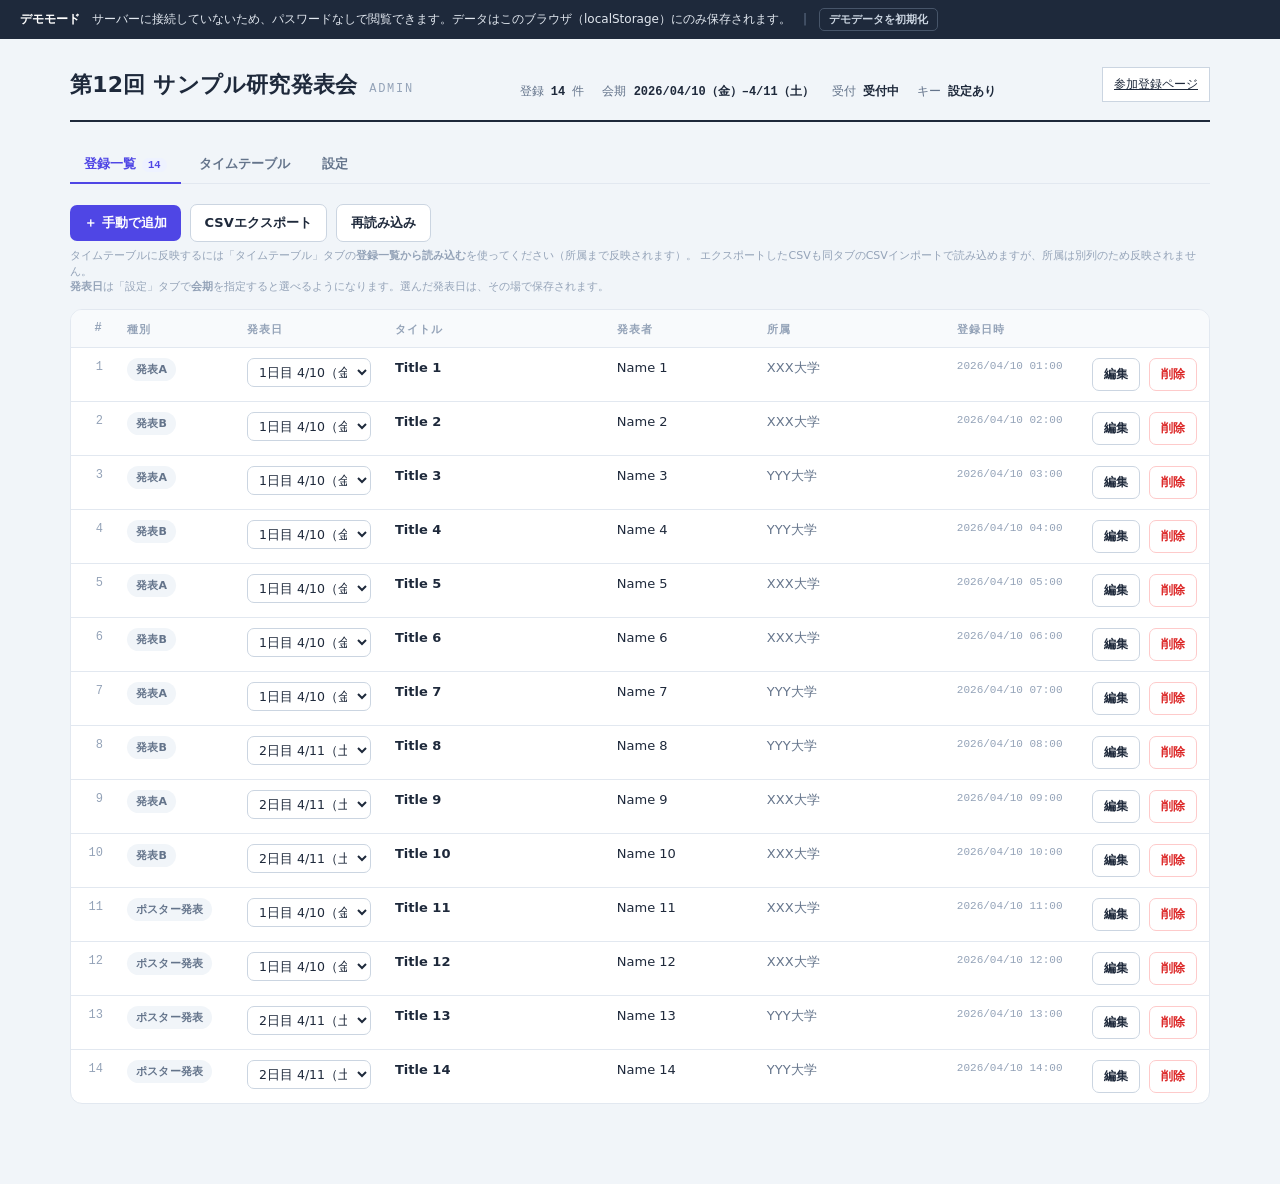
==== admin.html @ 5bffbc6a "タイムテーブルのページの「発表を追加」の機能を削除" ====
<!DOCTYPE html>
<html lang="ja">
<head>
<meta charset="UTF-8">
<meta name="viewport" content="width=device-width, initial-scale=1.0">
<title>管理画面 / Program Maker</title>
<meta name="robots" content="noindex">
<link rel="stylesheet" href="assets/base.css">
<link rel="stylesheet" href="assets/timetable.css">
</head>
<body>

<div class="demo-bar" id="demo-bar">
  <b>デモモード</b>
  <span>サーバーに接続していないため、パスワードなしで閲覧できます。データはこのブラウザ（localStorage）にのみ保存されます。</span>
  <span class="sep">|</span>
  <button type="button" id="demo-reset">デモデータを初期化</button>
</div>

<div class="wrap">

  <header class="masthead">
    <h1><span id="adm-event">管理画面</span> <span class="en">Admin</span></h1>
    <div class="summary" id="adm-summary"></div>
    <div class="tools">
      <a class="btn ghost small" href="index.html">参加登録ページ</a>
      <button class="btn ghost small" id="adm-logout" hidden>ログアウト</button>
    </div>
  </header>

  <div class="notice" id="notice"></div>

  <div class="skeleton" id="loading">読み込み中…</div>

  <div id="shell" hidden>
    <div class="tabs" role="tablist">
      <button class="tab" role="tab" id="tab-regs" aria-selected="true" aria-controls="panel-regs">
        登録一覧<span class="n" id="tab-regs-n">0</span>
      </button>
      <button class="tab" role="tab" id="tab-tt" aria-selected="false" aria-controls="panel-tt">
        タイムテーブル
      </button>
      <button class="tab" role="tab" id="tab-set" aria-selected="false" aria-controls="panel-set">
        設定
      </button>
    </div>

    <!-- ============ 登録一覧 ============ -->
    <section class="tabpanel" role="tabpanel" id="panel-regs" aria-labelledby="tab-regs">
      <div class="toolbar">
        <button class="btn" id="rg-add">＋ 手動で追加</button>
        <button class="btn ghost" id="rg-export">CSVエクスポート</button>
        <button class="btn ghost" id="rg-reload">再読み込み</button>
      </div>
      <div class="hint" style="margin:-10px 0 14px">
        タイムテーブルに反映するには「タイムテーブル」タブの<b>登録一覧から読み込む</b>を使ってください（所属まで反映されます）。
        エクスポートしたCSVも同タブのCSVインポートで読み込めますが、所属は別列のため反映されません。
        <br><b>発表日</b>は「設定」タブで<b>会期</b>を指定すると選べるようになります。選んだ発表日は、その場で保存されます。
      </div>
      <div class="tablewrap">
        <div class="scroll">
          <table>
            <thead><tr>
              <th class="num">#</th>
              <th style="width:120px">種別</th>
              <th style="width:138px">発表日</th>
              <th>タイトル</th>
              <th style="width:150px">発表者</th>
              <th style="width:190px">所属</th>
              <th style="width:130px">登録日時</th>
              <th class="rowacts"></th>
            </tr></thead>
            <tbody id="rg-body"></tbody>
          </table>
        </div>
        <div class="empty-state" id="rg-empty" hidden>
          <b>登録はまだありません</b>参加登録ページから申込があると、ここに一覧が表示されます。
        </div>
      </div>
    </section>

    <!-- ============ タイムテーブル ============ -->
    <section class="tabpanel" role="tabpanel" id="panel-tt" aria-labelledby="tab-tt" hidden>
      <div class="tt-days" id="tt-days" hidden></div>

      <div class="tt-layout">

        <div class="tt-side">
          <div class="panel">
            <h2>登録データ<span class="tail day-tag"></span></h2>
            <div class="scope" id="tt-load-scope" hidden></div>
            <button class="btn block" id="tt-load-regs">登録一覧から読み込む</button>
            <div class="hint" id="tt-load-hint"></div>
          </div>

          <div class="panel">
            <h2>基本設定<span class="tail day-tag"></span></h2>
            <div class="field">
              <label for="tt-start">開始時刻</label>
              <input type="time" id="tt-start" value="09:00">
            </div>
            <div class="hint">開始時刻から順に発表コマを並べ、固定枠の前で区切ります。終了時刻は発表の件数と固定枠から決まります。
              <br>会期が複数日ある場合、この基本設定と休憩は<b>発表日ごと</b>に保存されます。</div>

            <hr class="panel-sep">

            <label class="inline-check" style="margin-bottom:12px">
              <input type="checkbox" id="tt-lunch-on" checked> ランチ枠を設ける
            </label>
            <div class="row2">
              <div class="field">
                <label for="tt-lunch-start">ランチ開始</label>
                <input type="time" id="tt-lunch-start" value="12:00">
              </div>
              <div class="field">
                <label for="tt-lunch-end">ランチ終了</label>
                <input type="time" id="tt-lunch-end" value="13:00">
              </div>
            </div>

            <hr class="panel-sep">

            <label class="inline-check">
              <input type="checkbox" id="tt-showgap" checked> 空き時間を表示
            </label>
            <div class="hint">発表とランチ・休憩のあいだにできた空き時間を、表に行として出します。</div>
          </div>

          <div class="panel">
            <h2>休憩<span class="tail day-tag"></span></h2>
            <div class="slots" id="tt-slots"></div>
            <button class="btn ghost block small" id="tt-add-slot" style="margin-top:11px">＋ 休憩を追加</button>
            <div class="hint">発表のあいだに入れる休憩の時間帯を、いくつでも定義できます。<br>基調講演・授賞式など発表以外のプログラムは、<b>設定</b>タブで発表種別として定義してください。</div>
          </div>

          <div class="panel">
            <h2>発表種別<span class="tail">設定タブで編集</span></h2>
            <div class="types" id="tt-types"></div>
            <button class="btn ghost block small" id="tt-goto-set" style="margin-top:11px">設定タブで種別を編集</button>
            <div class="hint">1コマ = 発表 + 質疑。種別の追加・名称・時間・強調の変更は<b>設定</b>タブで行います（★は強調表示する種別）。<br>発表の削除は行の<b>×</b>から。順序は行を<b>ドラッグ</b>、または<b>▲▼</b>で入れ替えられます（時刻は自動で振り直されます）。</div>
          </div>
        </div>

        <div class="tt-main">
          <div class="toolbar" id="tt-actions">
            <button class="btn" id="tt-regen">設定から再生成</button>
            <button class="btn ghost" id="tt-export">CSVエクスポート</button>
            <button class="btn ghost" id="tt-import">CSVインポート</button>
            <button class="btn ghost" id="tt-print">印刷 / PDF</button>
            <input type="file" id="tt-file" accept=".csv,text/csv" hidden>
            <span class="spacer"></span>
            <span class="saved-tag" id="tt-saved"></span>
          </div>

          <div class="hint" style="margin:-10px 0 14px">
            CSVは「開始時刻・終了時刻」の列が無くても読み込めます（例：<code>発表種別,タイトル,発表者</code>）。
            その場合はCSVの行順のまま、基本設定の<b>開始時刻</b>から順に配置されます。
            <br>CSVの入出力と印刷 / PDFは、いま表示している<b>発表日</b>のぶんだけを対象にします。
          </div>

          <div class="notice" id="tt-notice"></div>

          <div class="board">
            <div class="board-head">
              <span class="ttl" id="tt-title">Timetable</span>
              <div class="summary" id="tt-summary" style="font-size:11px;gap:14px"></div>
              <div class="legend" id="tt-legend"></div>
            </div>
            <div id="tt-board"></div>
          </div>

          <!-- 発表時間が0分の種別（ポスター発表など）の一覧 -->
          <div id="tt-untimed"></div>
        </div>

      </div>
    </section>

    <!-- ============ 設定 ============ -->
    <section class="tabpanel" role="tabpanel" id="panel-set" aria-labelledby="tab-set" hidden>
      <div class="toolbar">
        <button class="btn" id="st-save">設定を保存</button>
        <span class="saved-tag" id="st-status">変更後に押してください。</span>
      </div>

      <div class="tt-layout">

        <div>
          <div class="panel">
            <h2>受付</h2>
            <label class="inline-check" style="margin-bottom:14px">
              <input type="checkbox" id="st-open"> 参加登録を受け付ける
            </label>
            <div class="field">
              <label for="st-key">参加登録キー<span class="opt">空欄なら誰でも登録できます</span></label>
              <input type="text" id="st-key" maxlength="200" autocomplete="off" placeholder="（未設定）">
              <div class="hint">登録者はこのキーの入力を求められます。参加者へ配布してください。</div>
            </div>
            <div class="field">
              <label>参加登録ページ</label>
              <input type="text" id="st-url" readonly>
              <div class="hint">このURLを参加者に案内してください。</div>
            </div>
          </div>

          <div class="panel">
            <h2>イベント情報</h2>
            <div class="field">
              <label for="st-event">イベント名</label>
              <input type="text" id="st-event" maxlength="120">
            </div>
            <div class="field">
              <label for="st-date-start">会期<span class="opt">任意・開始日／終了日</span></label>
              <div class="row2">
                <input type="date" id="st-date-start" aria-label="会期の開始日">
                <input type="date" id="st-date-end" aria-label="会期の終了日">
              </div>
              <div class="hint" id="st-date-hint"></div>
            </div>
            <div class="field">
              <label for="st-notice">案内文<span class="opt">任意</span></label>
              <textarea id="st-notice" maxlength="2000" placeholder="参加登録ページに表示する案内文"></textarea>
            </div>
          </div>
        </div>

        <div>
          <div class="panel">
            <h2>種別<span class="tail">参加登録ページのドロップダウン</span></h2>
            <div class="types" id="st-types"></div>
            <button class="btn ghost block small" id="st-add-type" style="margin-top:11px">＋ 種別を追加</button>
            <div class="hint">
              ここで定義した種別が参加登録ページの「種別」ドロップダウンになります。
              発表時間・質疑応答時間はタイムテーブル作成時のコマ長として使われます（ポスター発表など時間を割り当てない種別は0でも構いません）。
              <br><b>強調</b>を入れた種別は、タイムテーブルで行に背景色が付き、基調講演・授賞式などが目立つように表示されます。
              <br>すでに登録がある種別を削除すると、その登録は種別なしになります。
            </div>
          </div>
        </div>

      </div>
    </section>
  </div>

</div>

<script src="assets/api.js"></script>
<script src="assets/timetable.js"></script>
<script src="assets/admin.js"></script>
</body>
</html>
---- assets/base.css ----
/* 参加登録ページ・管理画面・ログイン画面で共有する土台。
   タイムテーブル固有のスタイルは assets/timetable.css にある。 */

:root{
  --ink:#1e293b;
  --ink-soft:#64748b;
  --ink-faint:#94a3b8;
  --paper:#ffffff;
  --panel:#f8fafc;
  --panel-2:#f1f5f9;
  --border:#e2e8f0;
  --border-strong:#cbd5e1;
  --accent:#4f46e5;
  --accent-soft:#eef2ff;
  --lunch:#f59e0b;   --lunch-bg:#fffbeb;
  --break:#10b981;   --break-bg:#ecfdf5;
  --gap:#cbd5e1;
  --danger:#dc2626;
  --mono:ui-monospace,"SF Mono","SFMono-Regular",Menlo,Consolas,"Liberation Mono",monospace;
  --sans:system-ui,-apple-system,"Hiragino Kaku Gothic ProN","Hiragino Sans","Noto Sans JP","Yu Gothic",sans-serif;
}
*{box-sizing:border-box}
html,body{margin:0;padding:0}
body{
  font-family:var(--sans);
  color:var(--ink);
  background:var(--panel-2);
  line-height:1.55;
  font-size:14px;
  -webkit-font-smoothing:antialiased;
}
.wrap{max-width:1180px;margin:0 auto;padding:28px 20px 80px}
.wrap.narrow{max-width:720px}

/* ---- masthead ---- */
header.masthead{
  display:flex;align-items:flex-end;justify-content:space-between;
  gap:16px;flex-wrap:wrap;
  padding-bottom:18px;margin-bottom:24px;
  border-bottom:2px solid var(--ink);
}
.masthead h1{
  margin:0;font-size:22px;font-weight:700;letter-spacing:.01em;
  display:flex;align-items:baseline;gap:12px;flex-wrap:wrap;
}
.masthead h1 .en{
  font-family:var(--mono);font-size:12px;font-weight:500;letter-spacing:.14em;
  color:var(--ink-faint);text-transform:uppercase;
}
.masthead .summary{
  font-family:var(--mono);font-size:12px;color:var(--ink-soft);
  display:flex;gap:18px;flex-wrap:wrap;
}
.masthead .summary b{color:var(--ink);font-weight:600}
.masthead .tools{display:flex;gap:8px;align-items:center;flex-wrap:wrap}

/* ---- panel ---- */
.panel{
  background:var(--paper);border:1px solid var(--border);border-radius:12px;
  padding:18px 18px 20px;
}
.panel + .panel{margin-top:18px}
.panel h2{
  margin:0 0 14px;font-size:12px;font-weight:700;letter-spacing:.12em;
  text-transform:uppercase;color:var(--ink-soft);
  display:flex;align-items:center;gap:8px;
}
.panel h2::before{content:"";width:10px;height:10px;border-radius:2px;background:var(--accent);flex:0 0 auto}
.panel h2 .tail{margin-left:auto;font-size:11px;font-weight:600;letter-spacing:0;text-transform:none;color:var(--ink-faint)}
/* 1つのパネル内で設定のまとまりを区切る */
.panel-sep{border:none;border-top:1px solid var(--border);margin:16px 0}

/* ---- form ---- */
.field{margin-bottom:14px}
.field:last-child{margin-bottom:0}
.field label{display:block;font-size:12px;font-weight:600;color:var(--ink-soft);margin-bottom:5px}
.field label .req{color:var(--danger);font-weight:700;margin-left:3px}
.field label .opt{color:var(--ink-faint);font-weight:500;margin-left:5px}
.row2{display:grid;grid-template-columns:1fr 1fr;gap:10px}
@media (max-width:560px){ .row2{grid-template-columns:1fr} }

input[type=time],input[type=date],input[type=number],input[type=text],input[type=password],select,textarea{
  width:100%;font-family:inherit;font-size:14px;color:var(--ink);
  background:var(--paper);border:1px solid var(--border-strong);border-radius:7px;
  padding:8px 9px;transition:border-color .12s,box-shadow .12s;
}
input[type=time],input[type=date],input[type=number]{font-family:var(--mono)}
textarea{min-height:78px;resize:vertical;line-height:1.6}
input:focus,select:focus,textarea:focus{outline:none;border-color:var(--accent);box-shadow:0 0 0 3px var(--accent-soft)}
input:disabled,select:disabled,textarea:disabled{background:var(--panel-2);color:var(--ink-faint);cursor:not-allowed}
input.bad,select.bad{border-color:#fca5a5;box-shadow:0 0 0 3px #fef2f2}
.inline-check{display:flex;align-items:center;gap:8px;font-size:13px;font-weight:600;color:var(--ink);cursor:pointer}
.inline-check input{width:16px;height:16px;accent-color:var(--accent);cursor:pointer;flex:0 0 auto}
.field-err{font-size:11.5px;color:var(--danger);margin-top:5px;font-weight:600;display:none}
.field-err.show{display:block}

/* ---- buttons ---- */
button{font-family:inherit;cursor:pointer;border:none;border-radius:7px;font-weight:600;transition:background .12s,border-color .12s,color .12s,opacity .12s}
button:disabled{opacity:.55;cursor:not-allowed}
.btn{padding:9px 14px;font-size:13px;background:var(--accent);color:#fff}
.btn:hover:not(:disabled){background:#4338ca}
.btn.ghost{background:var(--paper);color:var(--ink);border:1px solid var(--border-strong)}
.btn.ghost:hover:not(:disabled){background:var(--panel);border-color:var(--ink-faint)}
.btn.danger{background:var(--paper);color:var(--danger);border:1px solid #fecaca}
.btn.danger:hover:not(:disabled){background:#fef2f2;border-color:var(--danger)}
.btn.block{width:100%}
.btn.small{padding:7px 11px;font-size:12px}
.btn.big{padding:12px 18px;font-size:14px}
.kill{background:transparent;color:var(--ink-faint);border:1px solid var(--border);padding:0 10px;font-size:16px;line-height:1;height:100%;min-height:34px;border-radius:7px}
.kill:hover{background:#fef2f2;color:var(--danger);border-color:#fecaca}
.toolbar{display:flex;gap:9px;flex-wrap:wrap;margin-bottom:16px;align-items:center}
.toolbar .spacer{flex:1 1 auto}

/* ---- notice ---- */
.notice{
  margin-bottom:16px;padding:11px 14px;border-radius:9px;font-size:13px;
  display:none;align-items:flex-start;gap:9px;
}
.notice.show{display:flex}
.notice.warn{background:#fffbeb;border:1px solid #fde68a;color:#92400e}
.notice.ok{background:#ecfdf5;border:1px solid #a7f3d0;color:#065f46}
.notice.err{background:#fef2f2;border:1px solid #fecaca;color:#991b1b}
.notice.info{background:var(--accent-soft);border:1px solid #c7d2fe;color:#3730a3}
.notice ul{margin:4px 0 0;padding-left:18px}
.notice .grow{flex:1 1 auto;min-width:0}

.hint{font-size:11px;color:var(--ink-faint);margin-top:6px;line-height:1.45}
.hint code,code{font-family:var(--mono);font-size:.9em;background:var(--panel-2);color:var(--ink-soft);padding:1px 4px;border-radius:4px}

/* ---- badges ---- */
.badge{display:inline-block;font-size:11px;font-weight:700;padding:3px 9px;border-radius:20px;letter-spacing:.02em;white-space:nowrap}
.badge.talk{background:var(--panel-2);color:var(--ink-soft)}
.badge.lunch{background:var(--lunch-bg);color:#b45309}
.badge.break{background:var(--break-bg);color:#047857}
.badge.on{background:var(--break-bg);color:#047857}
.badge.off{background:#fef2f2;color:#991b1b}

/* ---- demo banner ---- */
.demo-bar{
  background:#1e293b;color:#e2e8f0;font-size:12px;
  padding:8px 20px;display:none;align-items:center;gap:12px;flex-wrap:wrap;
}
.demo-bar.show{display:flex}
.demo-bar b{color:#fff}
.demo-bar .sep{color:#64748b}
.demo-bar button{
  background:transparent;color:#cbd5e1;border:1px solid #475569;
  padding:3px 9px;font-size:11px;border-radius:5px;
}
.demo-bar button:hover{background:#334155;color:#fff}

/* ---- tabs ---- */
.tabs{display:flex;gap:4px;border-bottom:1px solid var(--border);margin-bottom:20px;flex-wrap:wrap}
.tab{
  background:transparent;border:none;border-bottom:2px solid transparent;
  padding:9px 14px;font-size:13px;font-weight:600;color:var(--ink-soft);
  border-radius:7px 7px 0 0;margin-bottom:-1px;
}
.tab:hover{color:var(--ink);background:var(--panel)}
.tab[aria-selected=true]{color:var(--accent);border-bottom-color:var(--accent)}
.tab .n{
  font-family:var(--mono);font-size:10.5px;margin-left:6px;padding:1px 6px;border-radius:10px;
  background:var(--panel-2);color:var(--ink-soft);
}
.tab[aria-selected=true] .n{background:var(--accent-soft);color:var(--accent)}
.tabpanel[hidden]{display:none}

/* ---- generic table ---- */
.tablewrap{background:var(--paper);border:1px solid var(--border);border-radius:12px;overflow:hidden}
.tablewrap .scroll{overflow-x:auto}
table{width:100%;border-collapse:collapse;font-size:13px}
thead th{
  font-size:10.5px;font-weight:700;letter-spacing:.1em;text-transform:uppercase;
  color:var(--ink-faint);text-align:left;padding:9px 12px;border-bottom:1px solid var(--border);
  background:var(--panel);white-space:nowrap;
}
tbody td{padding:10px 12px;border-bottom:1px solid var(--border);vertical-align:top}
tbody tr:last-child td{border-bottom:none}
tbody tr:hover{background:var(--panel)}
.num{font-family:var(--mono);font-size:12px;color:var(--ink-faint);text-align:right;width:44px}
.stamp{font-family:var(--mono);font-size:11px;color:var(--ink-faint);white-space:nowrap}
.rowacts{white-space:nowrap;text-align:right;width:1%}
.rowacts button{margin-left:5px}
/* 登録一覧の発表日（ドロップダウン） */
.date-cell{width:1%;white-space:nowrap}
.date-cell select{padding:5px 7px;font-size:12.5px;min-width:124px}
.date-none{font-family:var(--mono);font-size:12px;color:var(--ink-faint)}
.empty-state{padding:44px 20px;text-align:center;color:var(--ink-faint)}
.empty-state b{display:block;color:var(--ink-soft);margin-bottom:4px;font-size:15px}

/* ---- login card ---- */
.login-wrap{
  min-height:100vh;display:flex;align-items:center;justify-content:center;padding:24px;
}
.login-card{
  width:100%;max-width:380px;background:var(--paper);
  border:1px solid var(--border);border-radius:14px;padding:26px 24px 24px;
}
.login-card h1{margin:0 0 4px;font-size:18px;font-weight:700}
.login-card .en{
  display:block;font-family:var(--mono);font-size:10.5px;letter-spacing:.14em;
  text-transform:uppercase;color:var(--ink-faint);margin-bottom:20px;
}
.login-card .btn{margin-top:16px}
.login-card .back{
  display:block;text-align:center;margin-top:16px;font-size:12px;
  color:var(--ink-soft);text-decoration:none;
}
.login-card .back:hover{color:var(--accent);text-decoration:underline}

/* ---- misc ---- */
.done-card{text-align:center;padding:36px 20px}
.done-card .mark{
  width:48px;height:48px;border-radius:50%;background:var(--break-bg);color:#047857;
  display:flex;align-items:center;justify-content:center;font-size:24px;font-weight:700;
  margin:0 auto 14px;
}
.done-card h3{margin:0 0 6px;font-size:17px}
.done-card p{margin:0 0 18px;color:var(--ink-soft);font-size:13px}
.recap{
  text-align:left;background:var(--panel);border:1px solid var(--border);border-radius:9px;
  padding:14px 16px;margin:0 auto 18px;max-width:440px;font-size:13px;
}
.recap dl{margin:0;display:grid;grid-template-columns:auto 1fr;gap:7px 14px}
.recap dt{color:var(--ink-faint);font-size:11.5px;font-weight:600;white-space:nowrap}
.recap dd{margin:0;word-break:break-word}
.skeleton{color:var(--ink-faint);padding:30px 0;text-align:center;font-size:13px}
.pill{
  font-family:var(--mono);font-size:11px;padding:2px 7px;border-radius:5px;
  background:var(--panel-2);color:var(--ink-soft);
}
.saved-tag{font-size:11px;color:var(--ink-faint);font-weight:600}
.saved-tag.on{color:#047857}
---- assets/timetable.css ----
/* タイムテーブル作成ツール固有のスタイル（管理画面の「タイムテーブル」タブ）。
   共通の土台は assets/base.css。 */

.tt-layout{display:grid;grid-template-columns:340px 1fr;gap:24px;align-items:start}
@media (max-width:920px){ .tt-layout{grid-template-columns:1fr} }

/* ---- 発表日の切り替え（会期が複数日のときだけ出る） ---- */
.tt-days{
  display:flex;align-items:center;gap:6px;flex-wrap:wrap;margin:0 0 18px;
  padding:8px 10px;background:var(--paper);border:1px solid var(--border);border-radius:11px;
}
.tt-days .lbl{
  font-size:10.5px;font-weight:700;letter-spacing:.1em;text-transform:uppercase;
  color:var(--ink-faint);margin:0 4px 0 4px;
}
.day-btn{
  display:inline-flex;align-items:center;gap:7px;padding:6px 11px;font-size:13px;
  background:transparent;border:1px solid transparent;color:var(--ink-soft);border-radius:8px;
}
.day-btn:hover{background:var(--panel);color:var(--ink)}
.day-btn.on{background:var(--accent-soft);border-color:#c7d2fe;color:var(--accent)}
.day-btn .n{
  font-family:var(--mono);font-size:10.5px;font-weight:600;padding:1px 6px;border-radius:10px;
  background:var(--panel-2);color:var(--ink-faint);
}
.day-btn.on .n{background:var(--paper);color:var(--accent)}
.day-btn .undated{font-style:italic}

/* ---- 上書きする発表日の選択（登録一覧から読み込む） ---- */
.scope{display:flex;flex-direction:column;gap:6px;margin-bottom:12px}
.scope-head{display:flex;align-items:center;gap:9px}
.scope-head .mini{margin:0;flex:1 1 auto}
.scope .link{
  background:transparent;border:none;padding:1px 2px;font-size:11px;font-weight:600;
  color:var(--ink-soft);text-decoration:underline;text-underline-offset:2px;
}
.scope .link:hover{color:var(--accent)}
.scope label{
  display:flex;align-items:center;gap:8px;cursor:pointer;
  padding:6px 9px;border:1px solid var(--border);border-radius:8px;background:var(--panel);
  font-size:12.5px;font-weight:600;color:var(--ink);
}
.scope label:hover{border-color:var(--border-strong)}
.scope label.on{border-color:var(--accent);background:var(--accent-soft);color:var(--accent)}
.scope input{width:15px;height:15px;margin:0;flex:0 0 auto;accent-color:var(--accent);cursor:pointer}
.scope .n{margin-left:auto;font-family:var(--mono);font-size:11px;color:var(--ink-faint)}
.scope label.on .n{color:var(--accent)}

/* ---- 発表種別エディタ ---- */
.types{display:flex;flex-direction:column;gap:9px}
.type-row{
  display:grid;grid-template-columns:1fr auto;gap:8px;align-items:start;
  padding:10px;border:1px solid var(--border);border-radius:9px;background:var(--panel);
}
.type-row .head{grid-column:1/2;grid-row:1/2;display:flex;align-items:center;gap:8px}
.type-row .head .name{flex:1 1 auto;min-width:0}
.type-row .swatch{width:10px;height:10px;border-radius:3px;flex:0 0 auto}
.type-row .kill{grid-column:2/3;grid-row:1/3}
.type-row .nums{grid-column:1/2;grid-row:2/3;display:grid;grid-template-columns:1fr 1fr 1fr;gap:6px}
.type-row input[type=number]{padding:6px 7px;font-size:13px}
.mini{display:block;font-size:10px;font-weight:600;letter-spacing:.03em;color:var(--ink-faint);margin-bottom:2px}
.type-empty{font-size:12px;color:var(--ink-faint);text-align:center;padding:6px 0}
/* 強調（タイムテーブルで行に色を付ける種別） */
.emph-check{
  display:flex;align-items:center;gap:5px;flex:0 0 auto;white-space:nowrap;cursor:pointer;
  font-size:12px;font-weight:600;color:var(--ink-soft);
}
.emph-check input{width:15px;height:15px;accent-color:var(--accent);cursor:pointer;flex:0 0 auto}
.emph-check:hover{color:var(--ink)}

/* ---- 発表種別の一覧（タイムテーブルタブ・閲覧のみ） ---- */
.type-ro{
  display:grid;grid-template-columns:10px minmax(0,1fr) auto auto;gap:9px;align-items:center;
  padding:9px 11px;border:1px solid var(--border);border-radius:9px;background:var(--panel);
}
.type-ro .swatch{width:10px;height:10px;border-radius:3px}
.type-ro .nm{font-size:13px;font-weight:600;color:var(--ink);overflow:hidden;text-overflow:ellipsis;white-space:nowrap}
.type-ro .len,.type-ro .cnt{font-family:var(--mono);font-size:11px;color:var(--ink-faint);white-space:nowrap}
.type-ro .cnt{color:var(--ink-soft);font-weight:600}
.type-ro .emph-mark{font-style:normal;font-size:10px;margin-left:4px;vertical-align:1px}

/* ---- 休憩エディタ ---- */
.slots{display:flex;flex-direction:column;gap:9px}
.slot-row{
  display:grid;grid-template-columns:1fr auto;gap:8px;align-items:center;
  padding:10px;border:1px solid var(--border);border-radius:9px;background:var(--panel);
}
.slot-row .times{display:grid;grid-template-columns:1fr 1fr;gap:6px;grid-column:1/2}
.slot-row .name{grid-column:1/2}
.slot-row .kill{grid-column:2/3;grid-row:1/3;align-self:stretch}
.slot-empty{font-size:12px;color:var(--ink-faint);text-align:center;padding:6px 0}

/* ---- 表 ---- */
.board{background:var(--paper);border:1px solid var(--border);border-radius:12px;overflow:hidden}
.board-head{
  display:flex;align-items:center;justify-content:space-between;gap:12px;flex-wrap:wrap;
  padding:14px 18px;border-bottom:1px solid var(--border);
}
.board-head .ttl{font-size:13px;font-weight:700;letter-spacing:.1em;text-transform:uppercase;color:var(--ink-soft)}
.board-head .ttl.day{font-size:15px;letter-spacing:.02em;text-transform:none;color:var(--ink)}
.legend{display:flex;gap:14px;flex-wrap:wrap;justify-content:flex-end;font-size:11px;color:var(--ink-soft)}
.legend span{display:inline-flex;align-items:center;gap:5px}
.legend i{width:9px;height:9px;border-radius:2px;display:inline-block}

.board table tbody td{padding:0;vertical-align:middle}
.board table tbody tr:hover{background:transparent}
.cell{padding:11px 12px}

.c-time{width:118px;white-space:nowrap}
.time-range{font-family:var(--mono);font-size:13px;font-weight:600;color:var(--ink);display:flex;align-items:center;gap:7px}
.chip{width:4px;align-self:stretch;min-height:26px;border-radius:3px;background:var(--ink-soft);flex:0 0 auto}
.time-range .rng{display:flex;flex-direction:column;line-height:1.35}
.time-range .rng small{font-size:10px;color:var(--ink-faint);font-weight:500}

.c-kind{width:104px}
.c-dur{width:70px;font-family:var(--mono);color:var(--ink-soft);font-size:12px;text-align:right}

.c-move{width:44px}
.c-del{width:42px;text-align:center}
.del-btn{
  font-size:14px;line-height:1;padding:3px 7px;border-radius:5px;opacity:.3;transition:opacity .12s;
  color:var(--ink-faint);background:transparent;border:1px solid transparent;
}
.board tbody tr:hover .del-btn,.del-btn:focus{opacity:1}
.del-btn:hover{background:#fef2f2;color:var(--danger);border-color:#fecaca}

.mv{display:flex;flex-direction:column;align-items:center;gap:3px;padding:7px 4px;opacity:.3;transition:opacity .12s}
.board tbody tr:hover .mv,.mv:focus-within{opacity:1}
.grip{
  cursor:grab;color:var(--ink-faint);font-size:12px;line-height:1;font-family:var(--mono);
  padding:2px 7px;border-radius:5px;background:transparent;border:1px solid transparent;
}
.grip:hover{background:var(--panel-2);border-color:var(--border);color:var(--ink-soft)}
.grip:active{cursor:grabbing}
.arrows{display:flex;gap:2px}
.mv-btn{
  font-size:8px;line-height:1;padding:3px 5px;border-radius:4px;
  color:var(--ink-faint);background:var(--paper);border:1px solid var(--border);
}
.mv-btn:hover{color:var(--accent);border-color:var(--accent);background:var(--accent-soft)}
tr.dragging{opacity:.4}
tr.drop-before td{box-shadow:inset 0 2px 0 0 var(--accent)}
tr.drop-after td{box-shadow:inset 0 -2px 0 0 var(--accent)}

tr.row-lunch{background:var(--lunch-bg)}
tr.row-lunch .chip{background:var(--lunch)}
tr.row-break{background:var(--break-bg)}
tr.row-break .chip{background:var(--break)}
tr.row-gap{background:repeating-linear-gradient(45deg,#fff,#fff 7px,#f8fafc 7px,#f8fafc 14px)}
tr.row-gap .chip{background:var(--gap)}
tr.row-gap td{color:var(--ink-faint)}

/* 強調する種別の行（背景色は種別の色をインラインで敷く） */
tr.row-emph .c-move{border-left:3px solid var(--emph,var(--accent))}
tr.row-emph .chip{width:6px;background:var(--emph,var(--accent))}
tr.row-emph .title-in{font-weight:700}
tr.row-emph .title-in:hover,tr.row-emph .sub-in:hover{border-color:var(--border-strong)}

.title-in{
  width:100%;border:1px solid transparent;background:transparent;border-radius:6px;
  padding:6px 8px;font-size:14px;font-weight:600;color:var(--ink);font-family:inherit;
}
.title-in::placeholder{color:var(--ink-faint);font-weight:400}
.title-in:hover{border-color:var(--border)}
.title-in:focus{outline:none;border-color:var(--accent);background:var(--paper);box-shadow:0 0 0 3px var(--accent-soft)}
.sub-in{
  width:100%;border:1px solid transparent;background:transparent;border-radius:6px;
  padding:3px 8px;font-size:12px;color:var(--ink-soft);margin-top:1px;font-family:inherit;
}
.sub-in::placeholder{color:var(--ink-faint)}
.sub-in:hover{border-color:var(--border)}
.sub-in:focus{outline:none;border-color:var(--accent);background:var(--paper);box-shadow:0 0 0 3px var(--accent-soft)}
.fixed-label{font-size:14px;font-weight:600;color:var(--ink);padding:6px 8px}

/* ---- 発表時間が0分の種別の一覧（タイムテーブルの下） ---- */
.board.untimed{margin-top:18px}
.board.untimed .board-head .ttl{
  display:inline-flex;align-items:center;gap:8px;
  font-size:14px;letter-spacing:.02em;text-transform:none;color:var(--ink);
}
.board.untimed .board-head .ttl .sw{width:9px;height:9px;border-radius:2px;display:inline-block}
.board.untimed .summary{font-family:var(--mono);color:var(--ink-soft);display:flex;gap:14px}
.board.untimed .summary b{color:var(--ink);font-weight:600}
.board.untimed tbody td{padding:9px 12px;vertical-align:top}
.board.untimed .u-title{font-weight:600;color:var(--ink)}
.board.untimed .u-none{font-weight:400;font-style:italic;color:var(--ink-faint)}
.board.untimed .u-org{color:var(--ink-soft)}
.board.untimed.emph{border-color:var(--emph)}
.board.untimed.emph .board-head{background:var(--emph-bg);border-bottom-color:var(--emph)}

.empty-board{padding:48px 20px;text-align:center;color:var(--ink-faint)}
.empty-board b{display:block;color:var(--ink-soft);margin-bottom:4px;font-size:15px}

/* ---- 印刷 ---- */
@media print{
  body{background:#fff;font-size:11px}
  .wrap{max-width:none;padding:0}
  .tt-layout{display:block}
  .tt-side,.toolbar,.tabs,.demo-bar,.board-head .legend,.notice,.hint,.kill,
  #tt-actions,.masthead .tools,.tt-days{display:none !important}
  .masthead{border-color:#000}
  .masthead .summary{display:none}
  .board{border:none;border-radius:0}
  /* 発表日の見出しは表の左端に揃える */
  .board-head{padding:2px 0 8px;border-color:#000}
  .title-in,.sub-in{border:none;box-shadow:none;padding:2px 0}
  .board table tbody td,.board table thead th{border-color:#000}
  tr.row-gap{display:none}
  .c-move,.c-del{display:none}
  /* 強調した行の背景色は印刷にも出す（行頭の罫線は c-move ごと消えるため太字で補う） */
  tr.row-emph,.board.untimed.emph .board-head{-webkit-print-color-adjust:exact;print-color-adjust:exact}
  tr.row-emph .fixed-label,tr.row-emph .title-in{font-weight:700}
  .board.untimed{break-inside:avoid;margin-top:16px}
  .board.untimed .board-head{padding:10px 0 6px;border-color:#000}
}
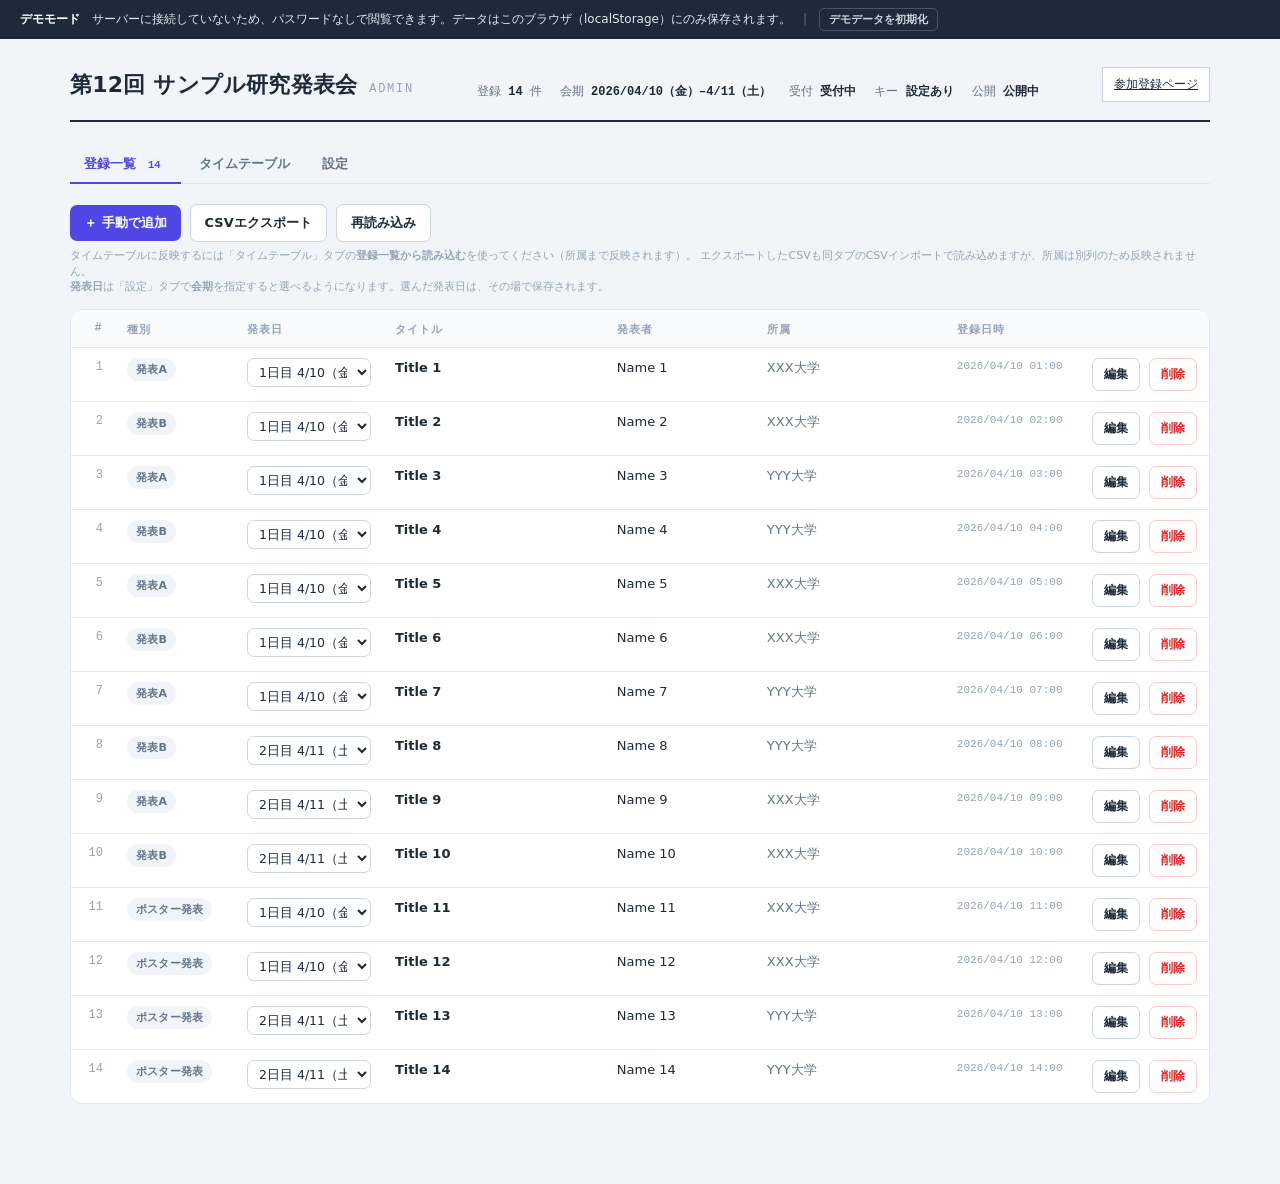
==== commit 91b16b1b: "タイムテーブルの一般公開機能を追加" ====
--- a/admin.html
+++ b/admin.html
@@ -100,7 +100,7 @@
               <input type="time" id="tt-start" value="09:00">
             </div>
             <div class="hint">開始時刻から順に発表コマを並べ、固定枠の前で区切ります。終了時刻は発表の件数と固定枠から決まります。
-              <br>会期が複数日ある場合、この基本設定と休憩は<b>発表日ごと</b>に保存されます。</div>
+              <br>会期が複数日ある場合、この基本設定と休憩・特別は<b>発表日ごと</b>に保存されます。</div>
 
             <hr class="panel-sep">
 
@@ -123,14 +123,21 @@
             <label class="inline-check">
               <input type="checkbox" id="tt-showgap" checked> 空き時間を表示
             </label>
-            <div class="hint">発表とランチ・休憩のあいだにできた空き時間を、表に行として出します。</div>
+            <div class="hint">発表とランチ・休憩・特別のあいだにできた空き時間を、表に行として出します。</div>
           </div>
 
           <div class="panel">
             <h2>休憩<span class="tail day-tag"></span></h2>
             <div class="slots" id="tt-slots"></div>
             <button class="btn ghost block small" id="tt-add-slot" style="margin-top:11px">＋ 休憩を追加</button>
-            <div class="hint">発表のあいだに入れる休憩の時間帯を、いくつでも定義できます。<br>基調講演・授賞式など発表以外のプログラムは、<b>設定</b>タブで発表種別として定義してください。</div>
+            <div class="hint">発表のあいだに入れる休憩の時間帯を、いくつでも定義できます。</div>
+          </div>
+
+          <div class="panel">
+            <h2>特別<span class="tail day-tag"></span></h2>
+            <div class="slots" id="tt-special"></div>
+            <button class="btn ghost block small" id="tt-add-special" style="margin-top:11px">＋ 特別を追加</button>
+            <div class="hint">開会式・授賞式・見学会など、発表以外のプログラムの時間帯を、休憩と同じようにいくつでも定義できます。<br>発表者・タイトルを表に出したい基調講演などは、<b>設定</b>タブで発表種別として定義してください。</div>
           </div>
 
           <div class="panel">
@@ -149,6 +156,8 @@
             <button class="btn ghost" id="tt-print">印刷 / PDF</button>
             <input type="file" id="tt-file" accept=".csv,text/csv" hidden>
             <span class="spacer"></span>
+            <a class="btn ghost small" id="tt-public-open" target="_blank" rel="noopener" hidden>公開ページ</a>
+            <span class="badge" id="tt-public-badge" hidden></span>
             <span class="saved-tag" id="tt-saved"></span>
           </div>
 
@@ -156,6 +165,7 @@
             CSVは「開始時刻・終了時刻」の列が無くても読み込めます（例：<code>発表種別,タイトル,発表者</code>）。
             その場合はCSVの行順のまま、基本設定の<b>開始時刻</b>から順に配置されます。
             <br>CSVの入出力と印刷 / PDFは、いま表示している<b>発表日</b>のぶんだけを対象にします。
+            <br>ここで組んだタイムテーブルは、<b>設定</b>タブの「タイムテーブルの公開」から一般公開できます（既定は非公開）。
           </div>
 
           <div class="notice" id="tt-notice"></div>
@@ -201,6 +211,24 @@
               <input type="text" id="st-url" readonly>
               <div class="hint">このURLを参加者に案内してください。</div>
             </div>
+          </div>
+
+          <div class="panel">
+            <h2>タイムテーブルの公開<span class="tail" id="st-public-tag"></span></h2>
+            <label class="inline-check" style="margin-bottom:14px">
+              <input type="checkbox" id="st-public"> タイムテーブルを一般公開する
+            </label>
+            <div class="field">
+              <label>公開ページ</label>
+              <input type="text" id="st-public-url" readonly>
+              <div class="hint">
+                公開すると、このURLを誰でも（ログインなしで）見られるようになります。
+                公開されるのは<b>いま保存されている下書き</b>（発表の時刻・タイトル・発表者・所属）です。
+                編集内容は自動保存されるので、公開中の変更はそのまま公開ページに反映されます。
+                <br>非公開のあいだは、URLを知っていても内容は返しません。
+              </div>
+            </div>
+            <a class="btn ghost small" id="st-public-open" target="_blank" rel="noopener" hidden>公開ページを開く</a>
           </div>
 
           <div class="panel">
@@ -245,6 +273,7 @@
 </div>
 
 <script src="assets/api.js"></script>
+<script src="assets/schedule.js"></script>
 <script src="assets/timetable.js"></script>
 <script src="assets/admin.js"></script>
 </body>
--- a/assets/base.css
+++ b/assets/base.css
@@ -14,6 +14,7 @@
   --accent-soft:#eef2ff;
   --lunch:#f59e0b;   --lunch-bg:#fffbeb;
   --break:#10b981;   --break-bg:#ecfdf5;
+  --special:#6366f1; --special-bg:#eef2ff;
   --gap:#cbd5e1;
   --danger:#dc2626;
   --mono:ui-monospace,"SF Mono","SFMono-Regular",Menlo,Consolas,"Liberation Mono",monospace;
@@ -132,6 +133,7 @@
 .badge.talk{background:var(--panel-2);color:var(--ink-soft)}
 .badge.lunch{background:var(--lunch-bg);color:#b45309}
 .badge.break{background:var(--break-bg);color:#047857}
+.badge.special{background:var(--special-bg);color:#4338ca}
 .badge.on{background:var(--break-bg);color:#047857}
 .badge.off{background:#fef2f2;color:#991b1b}
 
--- a/assets/timetable.css
+++ b/assets/timetable.css
@@ -79,7 +79,7 @@
 .type-ro .cnt{color:var(--ink-soft);font-weight:600}
 .type-ro .emph-mark{font-style:normal;font-size:10px;margin-left:4px;vertical-align:1px}
 
-/* ---- 休憩エディタ ---- */
+/* ---- 休憩・特別エディタ（どちらも時間帯の枠なので見た目は共通） ---- */
 .slots{display:flex;flex-direction:column;gap:9px}
 .slot-row{
   display:grid;grid-template-columns:1fr auto;gap:8px;align-items:center;
@@ -146,6 +146,8 @@
 tr.row-lunch .chip{background:var(--lunch)}
 tr.row-break{background:var(--break-bg)}
 tr.row-break .chip{background:var(--break)}
+tr.row-special{background:var(--special-bg)}
+tr.row-special .chip{background:var(--special)}
 tr.row-gap{background:repeating-linear-gradient(45deg,#fff,#fff 7px,#f8fafc 7px,#f8fafc 14px)}
 tr.row-gap .chip{background:var(--gap)}
 tr.row-gap td{color:var(--ink-faint)}
@@ -171,6 +173,16 @@
 .sub-in:hover{border-color:var(--border)}
 .sub-in:focus{outline:none;border-color:var(--accent);background:var(--paper);box-shadow:0 0 0 3px var(--accent-soft)}
 .fixed-label{font-size:14px;font-weight:600;color:var(--ink);padding:6px 8px}
+
+/* ---- 一般公開ページ（program.html・閲覧専用） ---- */
+.c-no{width:44px;font-family:var(--mono);font-size:12px;color:var(--ink-faint);text-align:right;padding:0 4px}
+.ro-cell{padding:9px 12px}
+.ro-title{font-size:14px;font-weight:600;color:var(--ink)}
+.ro-none{font-weight:400;font-style:italic;color:var(--ink-faint)}
+.ro-sub{font-size:12px;color:var(--ink-soft);margin-top:1px}
+tr.row-emph .ro-title{font-weight:700}
+.pg-day + .pg-day{margin-top:26px}
+.pg-foot{margin-top:14px;font-size:11px;color:var(--ink-faint);text-align:right}
 
 /* ---- 発表時間が0分の種別の一覧（タイムテーブルの下） ---- */
 .board.untimed{margin-top:18px}
@@ -212,4 +224,7 @@
   tr.row-emph .fixed-label,tr.row-emph .title-in{font-weight:700}
   .board.untimed{break-inside:avoid;margin-top:16px}
   .board.untimed .board-head{padding:10px 0 6px;border-color:#000}
-}
+  /* 一般公開ページ：発表日を「すべて」で表示しているときは1日ずつページを分ける */
+  .pg-day + .pg-day{break-before:page;margin-top:0}
+  .pg-foot{display:none}
+}
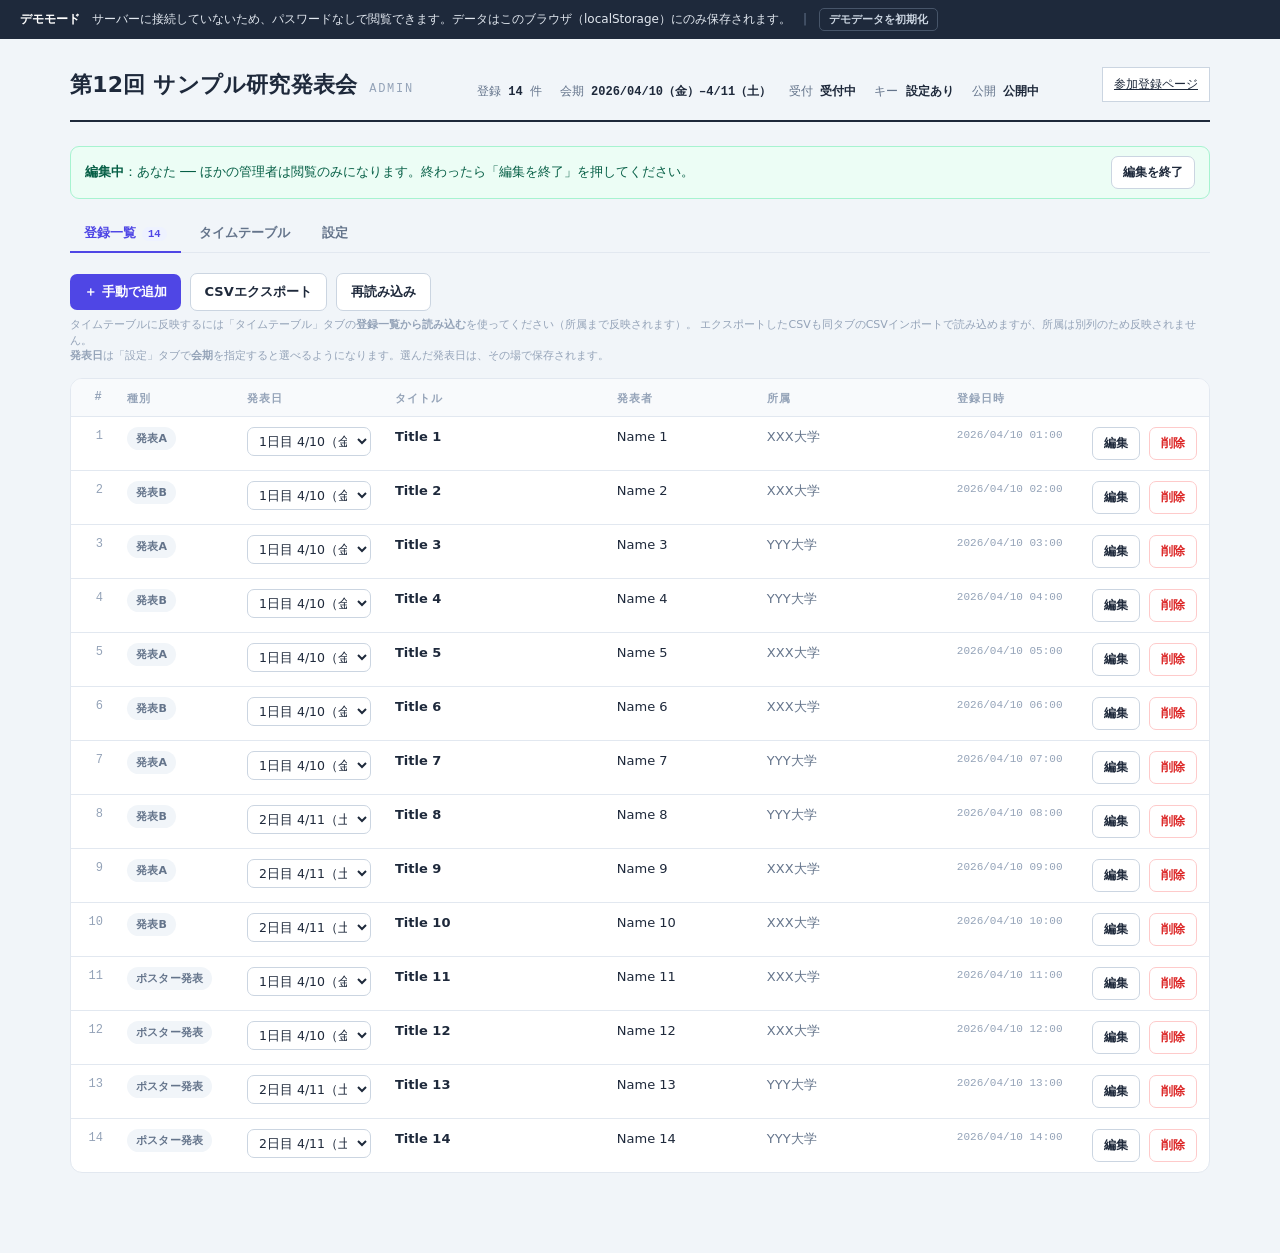
==== commit 6d23d7a2: "管理画面は共同編集できないようにした" ====
--- a/admin.html
+++ b/admin.html
@@ -30,10 +30,20 @@
 
   <div class="notice" id="notice"></div>
 
+  <!-- 編集ロック。管理画面を同時に編集できるのは1人だけで、ここが唯一の入り口。 -->
+  <div class="editbar" id="editbar" hidden>
+    <span class="state" id="eb-state"></span>
+    <span class="grow"></span>
+    <button class="btn small" id="eb-start">編集を開始</button>
+    <button class="btn ghost small" id="eb-take" hidden>編集を引き継ぐ</button>
+    <button class="btn ghost small" id="eb-end" hidden>編集を終了</button>
+  </div>
+
   <div class="skeleton" id="loading">読み込み中…</div>
 
   <div id="shell" hidden>
-    <div class="tabs" role="tablist">
+    <!-- data-ro="1" … 閲覧モード（編集権を持っていない状態）でも操作できるもの -->
+    <div class="tabs" role="tablist" data-ro="1">
       <button class="tab" role="tab" id="tab-regs" aria-selected="true" aria-controls="panel-regs">
         登録一覧<span class="n" id="tab-regs-n">0</span>
       </button>
@@ -49,8 +59,8 @@
     <section class="tabpanel" role="tabpanel" id="panel-regs" aria-labelledby="tab-regs">
       <div class="toolbar">
         <button class="btn" id="rg-add">＋ 手動で追加</button>
-        <button class="btn ghost" id="rg-export">CSVエクスポート</button>
-        <button class="btn ghost" id="rg-reload">再読み込み</button>
+        <button class="btn ghost" id="rg-export" data-ro="1">CSVエクスポート</button>
+        <button class="btn ghost" id="rg-reload" data-ro="1">再読み込み</button>
       </div>
       <div class="hint" style="margin:-10px 0 14px">
         タイムテーブルに反映するには「タイムテーブル」タブの<b>登録一覧から読み込む</b>を使ってください（所属まで反映されます）。
@@ -81,7 +91,8 @@
 
     <!-- ============ タイムテーブル ============ -->
     <section class="tabpanel" role="tabpanel" id="panel-tt" aria-labelledby="tab-tt" hidden>
-      <div class="tt-days" id="tt-days" hidden></div>
+      <!-- 発表日の切り替えは閲覧モードでも使える（見るだけなので保存は起きない） -->
+      <div class="tt-days" id="tt-days" data-ro="1" hidden></div>
 
       <div class="tt-layout">
 
@@ -143,7 +154,7 @@
           <div class="panel">
             <h2>発表種別<span class="tail">設定タブで編集</span></h2>
             <div class="types" id="tt-types"></div>
-            <button class="btn ghost block small" id="tt-goto-set" style="margin-top:11px">設定タブで種別を編集</button>
+            <button class="btn ghost block small" id="tt-goto-set" data-ro="1" style="margin-top:11px">設定タブで種別を編集</button>
             <div class="hint">1コマ = 発表 + 質疑。種別の追加・名称・時間・強調の変更は<b>設定</b>タブで行います（★は強調表示する種別）。<br>発表の削除は行の<b>×</b>から。順序は行を<b>ドラッグ</b>、または<b>▲▼</b>で入れ替えられます（時刻は自動で振り直されます）。</div>
           </div>
         </div>
@@ -151,9 +162,9 @@
         <div class="tt-main">
           <div class="toolbar" id="tt-actions">
             <button class="btn" id="tt-regen">設定から再生成</button>
-            <button class="btn ghost" id="tt-export">CSVエクスポート</button>
+            <button class="btn ghost" id="tt-export" data-ro="1">CSVエクスポート</button>
             <button class="btn ghost" id="tt-import">CSVインポート</button>
-            <button class="btn ghost" id="tt-print">印刷 / PDF</button>
+            <button class="btn ghost" id="tt-print" data-ro="1">印刷 / PDF</button>
             <input type="file" id="tt-file" accept=".csv,text/csv" hidden>
             <span class="spacer"></span>
             <a class="btn ghost small" id="tt-public-open" target="_blank" rel="noopener" hidden>公開ページ</a>
@@ -208,7 +219,7 @@
             </div>
             <div class="field">
               <label>参加登録ページ</label>
-              <input type="text" id="st-url" readonly>
+              <input type="text" id="st-url" data-ro="1" readonly>
               <div class="hint">このURLを参加者に案内してください。</div>
             </div>
           </div>
@@ -220,7 +231,7 @@
             </label>
             <div class="field">
               <label>公開ページ</label>
-              <input type="text" id="st-public-url" readonly>
+              <input type="text" id="st-public-url" data-ro="1" readonly>
               <div class="hint">
                 公開すると、このURLを誰でも（ログインなしで）見られるようになります。
                 公開されるのは<b>いま保存されている下書き</b>（発表の時刻・タイトル・発表者・所属）です。
--- a/assets/base.css
+++ b/assets/base.css
@@ -59,6 +59,7 @@
 .panel{
   background:var(--paper);border:1px solid var(--border);border-radius:12px;
   padding:18px 18px 20px;
+  min-width:0;   /* グリッドの子になったとき、中身の最小幅で枠が広がらないように */
 }
 .panel + .panel{margin-top:18px}
 .panel h2{
@@ -77,8 +78,9 @@
 .field label{display:block;font-size:12px;font-weight:600;color:var(--ink-soft);margin-bottom:5px}
 .field label .req{color:var(--danger);font-weight:700;margin-left:3px}
 .field label .opt{color:var(--ink-faint);font-weight:500;margin-left:5px}
-.row2{display:grid;grid-template-columns:1fr 1fr;gap:10px}
-@media (max-width:560px){ .row2{grid-template-columns:1fr} }
+/* minmax(0,…) にしないと、中身（時刻入力など）の最小幅で列が広がって隣とぶつかる */
+.row2{display:grid;grid-template-columns:minmax(0,1fr) minmax(0,1fr);gap:10px}
+@media (max-width:560px){ .row2{grid-template-columns:minmax(0,1fr)} }
 
 input[type=time],input[type=date],input[type=number],input[type=text],input[type=password],select,textarea{
   width:100%;font-family:inherit;font-size:14px;color:var(--ink);
@@ -86,6 +88,17 @@
   padding:8px 9px;transition:border-color .12s,box-shadow .12s;
 }
 input[type=time],input[type=date],input[type=number]{font-family:var(--mono)}
+/* iOS Safari の日付・時刻入力は固有の内寸を持ち、width:100% を無視して枠から溢れる。
+   最小幅を外し、値の描画も左寄せにして枠の内側へ収める。 */
+input[type=time],input[type=date]{min-width:0;max-width:100%}
+input[type=time]::-webkit-datetime-edit,
+input[type=date]::-webkit-datetime-edit{padding:0}
+input[type=time]::-webkit-date-and-time-value,
+input[type=date]::-webkit-date-and-time-value{text-align:left;margin:0;min-width:0}
+@supports (-webkit-touch-callout:none){   /* iOS のみ。他ブラウザのピッカー表示は残す */
+  /* min-height は、未入力のとき枠が潰れないための保険（他の入力欄と同じ高さ） */
+  input[type=time],input[type=date]{-webkit-appearance:none;appearance:none;min-height:38px}
+}
 textarea{min-height:78px;resize:vertical;line-height:1.6}
 input:focus,select:focus,textarea:focus{outline:none;border-color:var(--accent);box-shadow:0 0 0 3px var(--accent-soft)}
 input:disabled,select:disabled,textarea:disabled{background:var(--panel-2);color:var(--ink-faint);cursor:not-allowed}
@@ -137,6 +150,27 @@
 .badge.on{background:var(--break-bg);color:#047857}
 .badge.off{background:#fef2f2;color:#991b1b}
 
+/* ---- 編集ロック ----
+   管理画面を同時に編集できるのは1人だけ。いまどちらの状態かがひと目で分かるように、
+   編集中は緑、他の人が編集中は黄、閲覧モードは無彩色にする。 */
+.editbar{
+  display:none;align-items:center;gap:10px;flex-wrap:wrap;
+  margin-bottom:16px;padding:9px 14px;border-radius:9px;font-size:13px;
+  background:var(--panel);border:1px solid var(--border-strong);color:var(--ink-soft);
+}
+.editbar.show{display:flex}
+.editbar .grow{flex:1 1 auto}
+.editbar .state{min-width:0}
+.editbar.mine{background:var(--break-bg);border-color:#a7f3d0;color:#065f46}
+.editbar.busy{background:#fffbeb;border-color:#fde68a;color:#92400e}
+
+/* 閲覧モード。操作は JS 側でも止めているので、ここでは見た目だけを落とす。 */
+body.ro .tabpanel{opacity:.85}
+body.ro .tabpanel input:disabled,
+body.ro .tabpanel select:disabled,
+body.ro .tabpanel textarea:disabled{background:var(--panel-2);color:var(--ink-soft)}
+body.ro .tabpanel [draggable]{cursor:default}
+
 /* ---- demo banner ---- */
 .demo-bar{
   background:#1e293b;color:#e2e8f0;font-size:12px;
@@ -169,7 +203,9 @@
 
 /* ---- generic table ---- */
 .tablewrap{background:var(--paper);border:1px solid var(--border);border-radius:12px;overflow:hidden}
-.tablewrap .scroll{overflow-x:auto}
+.tablewrap .scroll{overflow-x:auto;-webkit-overflow-scrolling:touch}
+/* 狭い画面では列を潰さず横スクロールさせる（潰すとタイトルや発表者が読めなくなる） */
+.tablewrap .scroll > table{min-width:1120px}
 table{width:100%;border-collapse:collapse;font-size:13px}
 thead th{
   font-size:10.5px;font-weight:700;letter-spacing:.1em;text-transform:uppercase;
@@ -233,3 +269,17 @@
 }
 .saved-tag{font-size:11px;color:var(--ink-faint);font-weight:600}
 .saved-tag.on{color:#047857}
+
+/* ---- 狭い画面 ---- */
+@media (max-width:640px){
+  .wrap{padding:18px 14px 60px}
+  .panel{padding:15px 14px 16px}
+  .masthead{align-items:flex-start;gap:10px;padding-bottom:14px;margin-bottom:18px}
+  .masthead h1{font-size:19px}
+  .masthead .summary{gap:12px}
+  /* タブが折り返して2段になると押しにくいので、1行のまま横スクロールさせる */
+  .tabs{flex-wrap:nowrap;overflow-x:auto;-webkit-overflow-scrolling:touch;scrollbar-width:none}
+  .tabs::-webkit-scrollbar{display:none}
+  .tab{flex:0 0 auto;padding:9px 11px}
+  .demo-bar{padding:8px 14px}
+}
--- a/assets/timetable.css
+++ b/assets/timetable.css
@@ -1,8 +1,9 @@
 /* タイムテーブル作成ツール固有のスタイル（管理画面の「タイムテーブル」タブ）。
    共通の土台は assets/base.css。 */
 
-.tt-layout{display:grid;grid-template-columns:340px 1fr;gap:24px;align-items:start}
-@media (max-width:920px){ .tt-layout{grid-template-columns:1fr} }
+.tt-layout{display:grid;grid-template-columns:340px minmax(0,1fr);gap:24px;align-items:start}
+.tt-layout > *{min-width:0}
+@media (max-width:920px){ .tt-layout{grid-template-columns:minmax(0,1fr)} }
 
 /* ---- 発表日の切り替え（会期が複数日のときだけ出る） ---- */
 .tt-days{
@@ -49,14 +50,18 @@
 /* ---- 発表種別エディタ ---- */
 .types{display:flex;flex-direction:column;gap:9px}
 .type-row{
-  display:grid;grid-template-columns:1fr auto;gap:8px;align-items:start;
+  display:grid;grid-template-columns:minmax(0,1fr) auto;gap:8px;align-items:start;
   padding:10px;border:1px solid var(--border);border-radius:9px;background:var(--panel);
 }
 .type-row .head{grid-column:1/2;grid-row:1/2;display:flex;align-items:center;gap:8px}
 .type-row .head .name{flex:1 1 auto;min-width:0}
 .type-row .swatch{width:10px;height:10px;border-radius:3px;flex:0 0 auto}
 .type-row .kill{grid-column:2/3;grid-row:1/3}
-.type-row .nums{grid-column:1/2;grid-row:2/3;display:grid;grid-template-columns:1fr 1fr 1fr;gap:6px}
+.type-row .nums{
+  grid-column:1/2;grid-row:2/3;display:grid;gap:6px;
+  grid-template-columns:repeat(3,minmax(0,1fr));
+}
+.type-row .nums > div{min-width:0}
 .type-row input[type=number]{padding:6px 7px;font-size:13px}
 .mini{display:block;font-size:10px;font-weight:600;letter-spacing:.03em;color:var(--ink-faint);margin-bottom:2px}
 .type-empty{font-size:12px;color:var(--ink-faint);text-align:center;padding:6px 0}
@@ -82,11 +87,13 @@
 /* ---- 休憩・特別エディタ（どちらも時間帯の枠なので見た目は共通） ---- */
 .slots{display:flex;flex-direction:column;gap:9px}
 .slot-row{
-  display:grid;grid-template-columns:1fr auto;gap:8px;align-items:center;
+  display:grid;grid-template-columns:minmax(0,1fr) auto;gap:8px;align-items:center;
   padding:10px;border:1px solid var(--border);border-radius:9px;background:var(--panel);
 }
-.slot-row .times{display:grid;grid-template-columns:1fr 1fr;gap:6px;grid-column:1/2}
-.slot-row .name{grid-column:1/2}
+.slot-row .times{
+  display:grid;grid-template-columns:minmax(0,1fr) minmax(0,1fr);gap:6px;grid-column:1/2;
+}
+.slot-row .name{grid-column:1/2;min-width:0}
 .slot-row .kill{grid-column:2/3;grid-row:1/3;align-self:stretch}
 .slot-empty{font-size:12px;color:var(--ink-faint);text-align:center;padding:6px 0}
 
@@ -101,6 +108,12 @@
 .legend{display:flex;gap:14px;flex-wrap:wrap;justify-content:flex-end;font-size:11px;color:var(--ink-soft)}
 .legend span{display:inline-flex;align-items:center;gap:5px}
 .legend i{width:9px;height:9px;border-radius:2px;display:inline-block}
+
+/* 狭い画面で列が潰れるとタイトル・発表者が読めなくなるので、
+   表は最小幅を保ったまま横スクロールさせる。 */
+.board-scroll{overflow-x:auto;-webkit-overflow-scrolling:touch}
+.board-scroll > table{min-width:640px}
+.board.untimed .board-scroll > table{min-width:680px}
 
 .board table tbody td{padding:0;vertical-align:middle}
 .board table tbody tr:hover{background:transparent}
@@ -209,10 +222,15 @@
   .wrap{max-width:none;padding:0}
   .tt-layout{display:block}
   .tt-side,.toolbar,.tabs,.demo-bar,.board-head .legend,.notice,.hint,.kill,
-  #tt-actions,.masthead .tools,.tt-days{display:none !important}
+  #tt-actions,.masthead .tools,.tt-days,.editbar{display:none !important}
+  /* 閲覧モードの淡い表示は画面だけのもの。紙では通常どおり印刷する */
+  body.ro .tabpanel{opacity:1}
   .masthead{border-color:#000}
   .masthead .summary{display:none}
   .board{border:none;border-radius:0}
+  /* 画面用の横スクロールは紙では邪魔なので解除する */
+  .board-scroll{overflow:visible}
+  .board-scroll > table,.board.untimed .board-scroll > table{min-width:0}
   /* 発表日の見出しは表の左端に揃える */
   .board-head{padding:2px 0 8px;border-color:#000}
   .title-in,.sub-in{border:none;box-shadow:none;padding:2px 0}
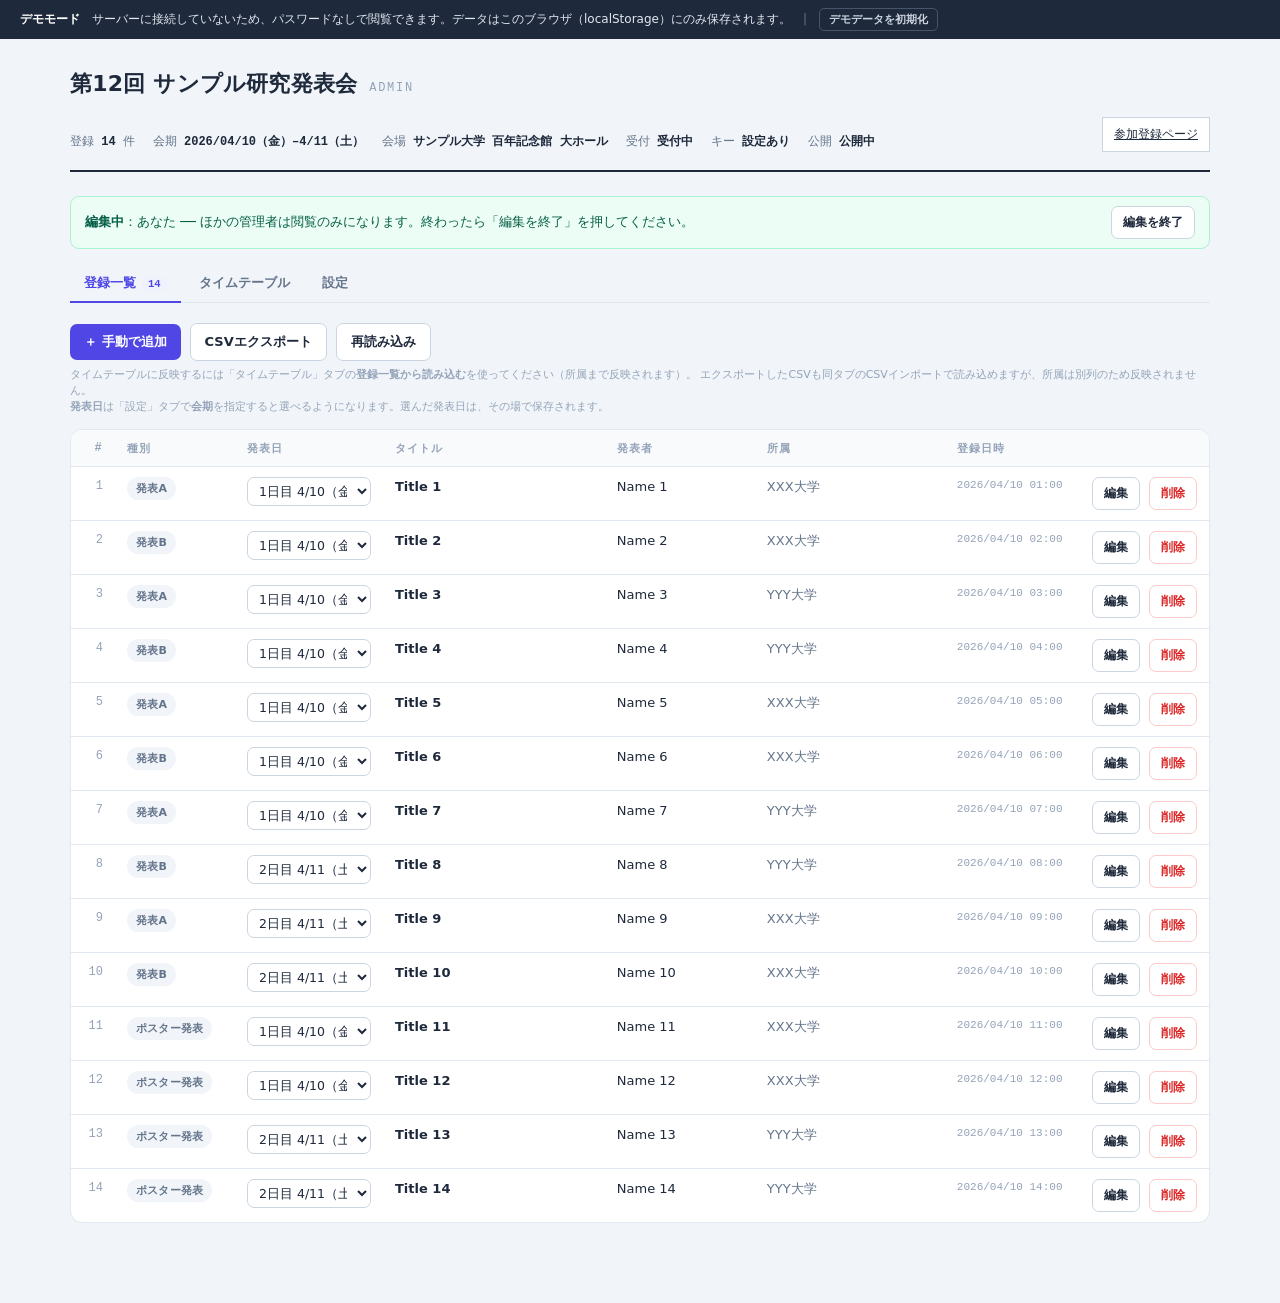
==== commit 3fbe420f: "会場を設定できるようにした" ====
--- a/admin.html
+++ b/admin.html
@@ -167,7 +167,7 @@
             <button class="btn ghost" id="tt-print" data-ro="1">印刷 / PDF</button>
             <input type="file" id="tt-file" accept=".csv,text/csv" hidden>
             <span class="spacer"></span>
-            <a class="btn ghost small" id="tt-public-open" target="_blank" rel="noopener" hidden>公開ページ</a>
+            <a class="btn ghost small" id="tt-public-open" data-ro="1" target="_blank" rel="noopener" hidden>公開ページ</a>
             <span class="badge" id="tt-public-badge" hidden></span>
             <span class="saved-tag" id="tt-saved"></span>
           </div>
@@ -239,7 +239,7 @@
                 <br>非公開のあいだは、URLを知っていても内容は返しません。
               </div>
             </div>
-            <a class="btn ghost small" id="st-public-open" target="_blank" rel="noopener" hidden>公開ページを開く</a>
+            <a class="btn ghost small" id="st-public-open" data-ro="1" target="_blank" rel="noopener" hidden>公開ページを開く</a>
           </div>
 
           <div class="panel">
@@ -255,6 +255,11 @@
                 <input type="date" id="st-date-end" aria-label="会期の終了日">
               </div>
               <div class="hint" id="st-date-hint"></div>
+            </div>
+            <div class="field">
+              <label for="st-venue">会場<span class="opt">任意</span></label>
+              <input type="text" id="st-venue" maxlength="200" placeholder="○○大学 △△会館 大会議室">
+              <div class="hint">参加登録ページと公開ページに表示されます。空欄なら表示しません。</div>
             </div>
             <div class="field">
               <label for="st-notice">案内文<span class="opt">任意</span></label>
--- a/assets/timetable.css
+++ b/assets/timetable.css
@@ -226,7 +226,10 @@
   /* 閲覧モードの淡い表示は画面だけのもの。紙では通常どおり印刷する */
   body.ro .tabpanel{opacity:1}
   .masthead{border-color:#000}
-  .masthead .summary{display:none}
+  /* 会期・会場は配布物にも要るので印刷する（class="ev" を付けたものだけ）。
+     登録件数・受付状態・公開状態といった管理用の表示は紙には出さない。 */
+  .masthead .summary{color:#000}
+  .masthead .summary > :not(.ev){display:none}
   .board{border:none;border-radius:0}
   /* 画面用の横スクロールは紙では邪魔なので解除する */
   .board-scroll{overflow:visible}
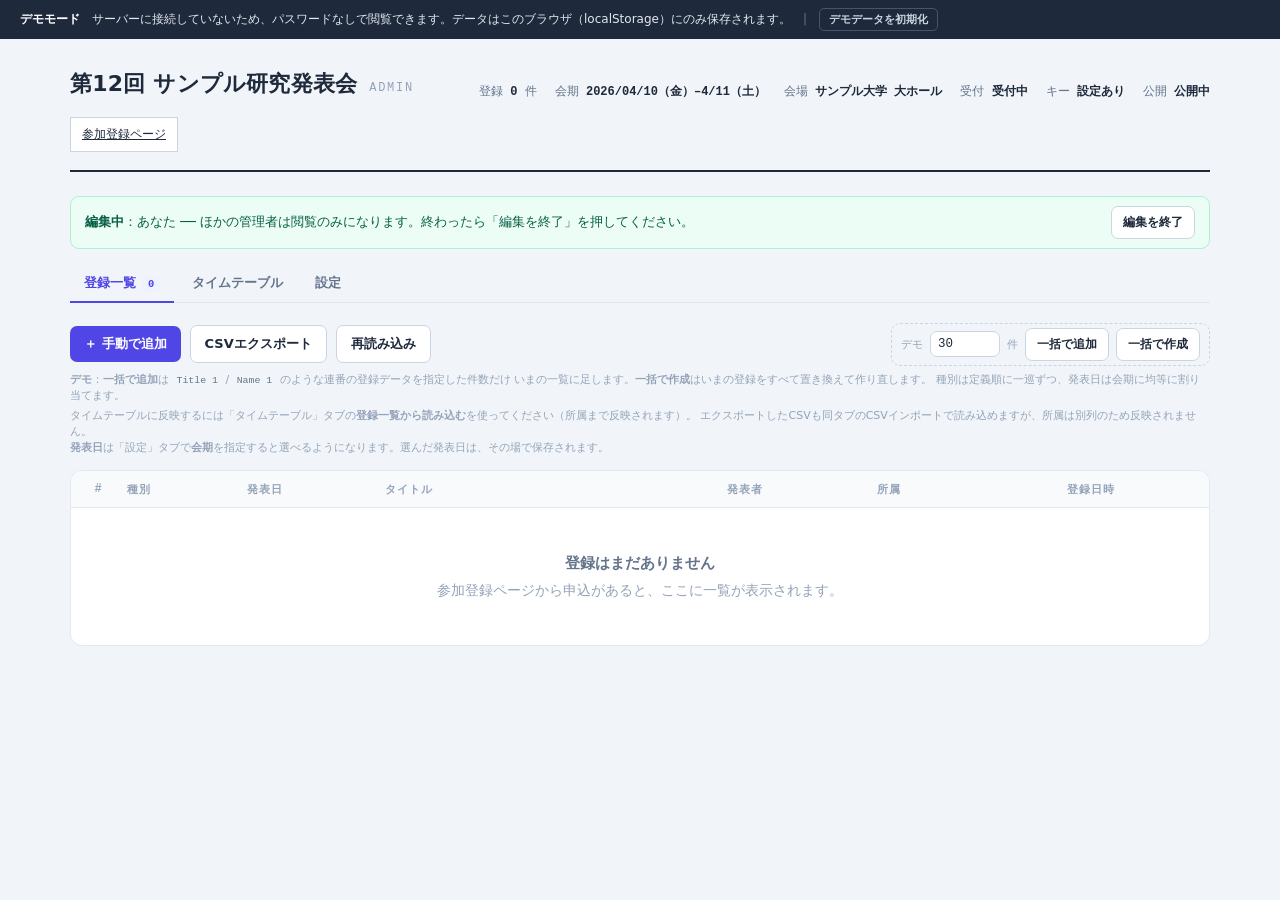
==== commit 89e6dcdf: "デモ版の一括登録機能の追加" ====
--- a/admin.html
+++ b/admin.html
@@ -61,6 +61,20 @@
         <button class="btn" id="rg-add">＋ 手動で追加</button>
         <button class="btn ghost" id="rg-export" data-ro="1">CSVエクスポート</button>
         <button class="btn ghost" id="rg-reload" data-ro="1">再読み込み</button>
+        <!-- デモ版だけの動作確認用。assets/admin.js が demo モードのときだけ出す -->
+        <span class="demo-tools" id="rg-demo" hidden>
+          <span class="lbl">デモ</span>
+          <input type="number" id="rg-bulk-n" min="1" max="500" step="1" value="30"
+                 aria-label="一括で作る件数">
+          <span class="lbl">件</span>
+          <button class="btn ghost small" id="rg-bulk-add">一括で追加</button>
+          <button class="btn ghost small" id="rg-bulk-new">一括で作成</button>
+        </span>
+      </div>
+      <div class="hint" id="rg-demo-hint" style="margin:-10px 0 14px" hidden>
+        <b>デモ</b>：<b>一括で追加</b>は <code>Title 1</code> / <code>Name 1</code> のような連番の登録データを指定した件数だけ
+        いまの一覧に足します。<b>一括で作成</b>はいまの登録をすべて置き換えて作り直します。
+        種別は定義順に一巡ずつ、発表日は会期に均等に割り当てます。
       </div>
       <div class="hint" style="margin:-10px 0 14px">
         タイムテーブルに反映するには「タイムテーブル」タブの<b>登録一覧から読み込む</b>を使ってください（所属まで反映されます）。
--- a/assets/base.css
+++ b/assets/base.css
@@ -125,6 +125,15 @@
 .toolbar{display:flex;gap:9px;flex-wrap:wrap;margin-bottom:16px;align-items:center}
 .toolbar .spacer{flex:1 1 auto}
 
+/* デモモードでだけ出す一括生成のツール。本来の操作と見分けが付くよう破線で囲う。 */
+.demo-tools{
+  display:flex;align-items:center;gap:7px;margin-left:auto;
+  padding:4px 9px;border:1px dashed var(--border-strong);border-radius:9px;
+}
+.demo-tools[hidden]{display:none}
+.demo-tools .lbl{font-size:11px;color:var(--ink-faint);white-space:nowrap}
+.demo-tools input[type=number]{width:70px;padding:5px 7px;font-size:12.5px}
+
 /* ---- notice ---- */
 .notice{
   margin-bottom:16px;padding:11px 14px;border-radius:9px;font-size:13px;
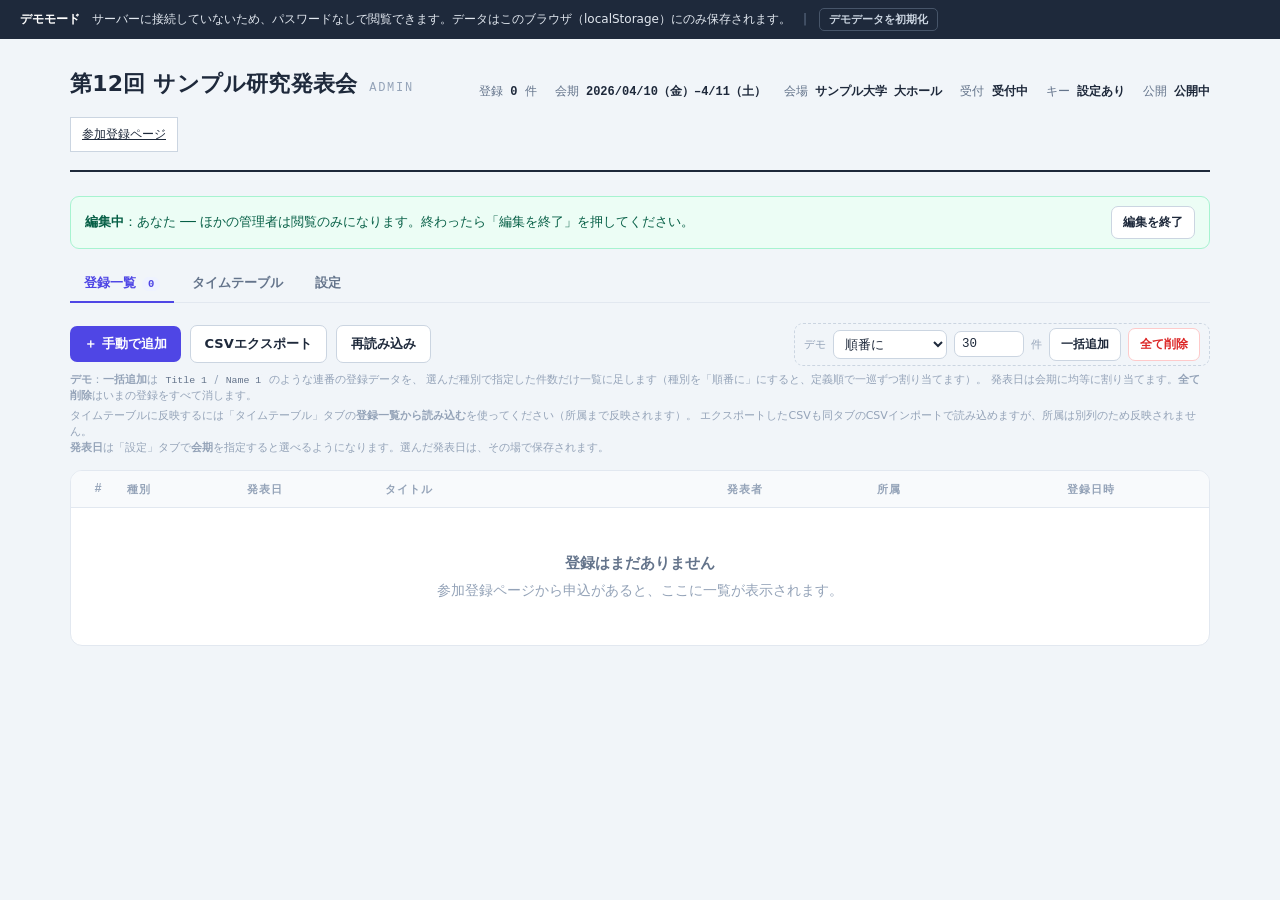
==== commit f717f0c1: "一括作成時に種別を指定し，ボタンは一括追加か全て削除の二つにした" ====
--- a/admin.html
+++ b/admin.html
@@ -64,17 +64,18 @@
         <!-- デモ版だけの動作確認用。assets/admin.js が demo モードのときだけ出す -->
         <span class="demo-tools" id="rg-demo" hidden>
           <span class="lbl">デモ</span>
+          <select id="rg-bulk-type" aria-label="一括追加する種別"></select>
           <input type="number" id="rg-bulk-n" min="1" max="500" step="1" value="30"
-                 aria-label="一括で作る件数">
+                 aria-label="一括追加する件数">
           <span class="lbl">件</span>
-          <button class="btn ghost small" id="rg-bulk-add">一括で追加</button>
-          <button class="btn ghost small" id="rg-bulk-new">一括で作成</button>
+          <button class="btn ghost small" id="rg-bulk-add">一括追加</button>
+          <button class="btn danger small" id="rg-bulk-clear">全て削除</button>
         </span>
       </div>
       <div class="hint" id="rg-demo-hint" style="margin:-10px 0 14px" hidden>
-        <b>デモ</b>：<b>一括で追加</b>は <code>Title 1</code> / <code>Name 1</code> のような連番の登録データを指定した件数だけ
-        いまの一覧に足します。<b>一括で作成</b>はいまの登録をすべて置き換えて作り直します。
-        種別は定義順に一巡ずつ、発表日は会期に均等に割り当てます。
+        <b>デモ</b>：<b>一括追加</b>は <code>Title 1</code> / <code>Name 1</code> のような連番の登録データを、
+        選んだ種別で指定した件数だけ一覧に足します（種別を「順番に」にすると、定義順で一巡ずつ割り当てます）。
+        発表日は会期に均等に割り当てます。<b>全て削除</b>はいまの登録をすべて消します。
       </div>
       <div class="hint" style="margin:-10px 0 14px">
         タイムテーブルに反映するには「タイムテーブル」タブの<b>登録一覧から読み込む</b>を使ってください（所属まで反映されます）。
--- a/assets/base.css
+++ b/assets/base.css
@@ -133,6 +133,7 @@
 .demo-tools[hidden]{display:none}
 .demo-tools .lbl{font-size:11px;color:var(--ink-faint);white-space:nowrap}
 .demo-tools input[type=number]{width:70px;padding:5px 7px;font-size:12.5px}
+.demo-tools select{width:auto;max-width:170px;padding:5px 7px;font-size:12.5px}
 
 /* ---- notice ---- */
 .notice{
